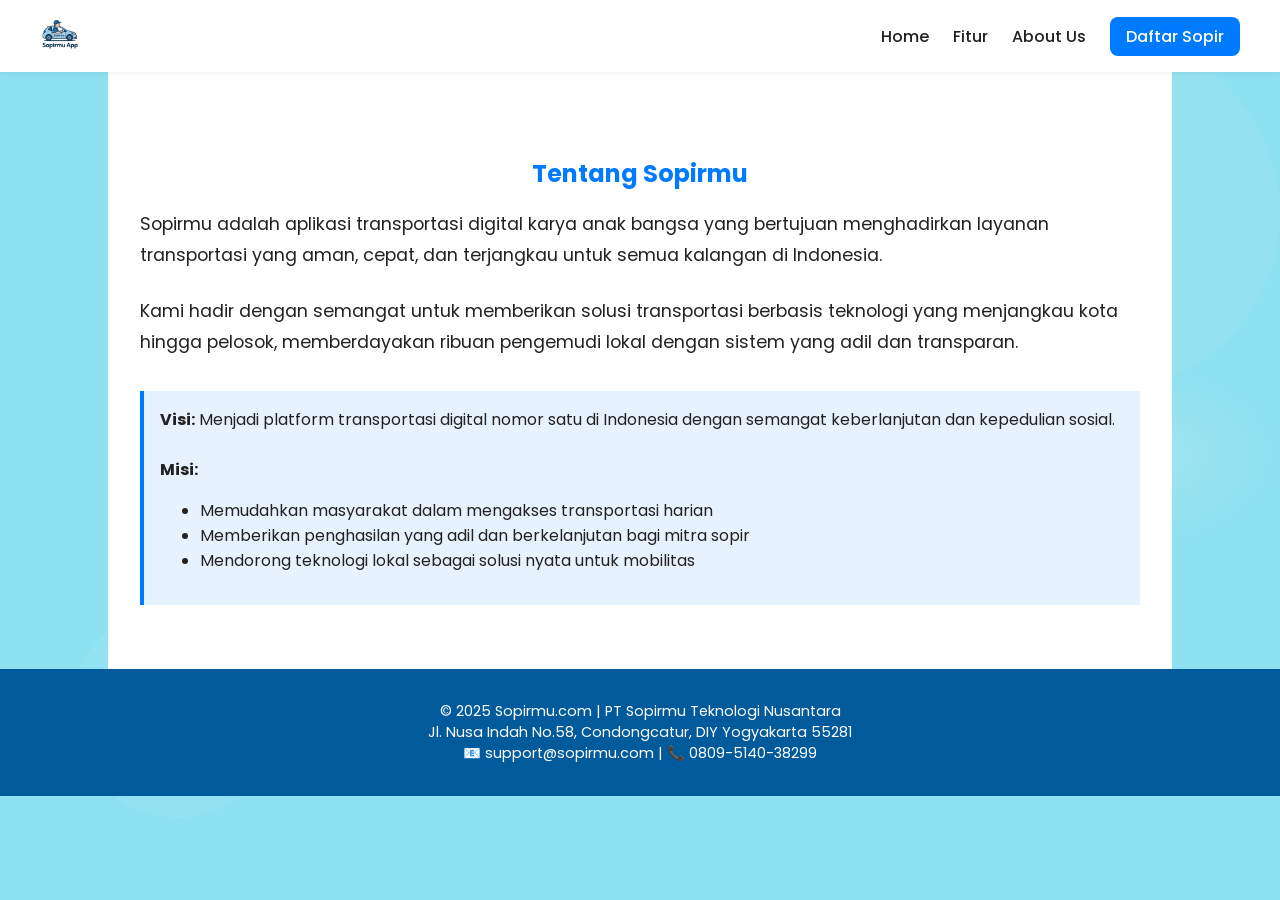
==== about.html @ 1ba3b1ca "Upload landing page Sopirmu lengkap" ====
<!DOCTYPE html>
<html lang="id">
<head>
  <meta charset="UTF-8" />
  <meta name="viewport" content="width=device-width, initial-scale=1.0" />
  <title>Tentang Kami - Sopirmu</title>
  <link rel="stylesheet" href="css/style.css" />
  <link href="https://fonts.googleapis.com/css2?family=Poppins:wght@400;700&display=swap" rel="stylesheet" />
  <style>
    .about-section {
      max-width: 1000px;
      margin: auto;
      padding: 4rem 2rem;
      color: #222;
      background-color: #ffffff;
    }

    .about-section h1 {
      color: #007bff;
      margin-bottom: 1rem;
      text-align: center;
    }

    .about-section p {
      font-size: 1.1rem;
      line-height: 1.8;
      margin-bottom: 1.5rem;
    }

    .about-highlight {
      background-color: #e6f3ff;
      padding: 1rem;
      border-left: 4px solid #007bff;
      margin-top: 2rem;
    }

    footer {
      text-align: center;
      padding: 2rem 1rem;
      font-size: 0.9rem;
      background-color: #005a9c;
      color: white;
    }
  </style>
</head>
<body>

  <!-- Navbar (optional, bisa disesuaikan dengan index.html) -->
  <nav class="navbar">
    <div class="navbar-container">
      <img src="assets/logo.png" alt="Sopirmu Logo" class="navbar-logo" />
      <ul class="navbar-menu">
        <li><a href="index.html">Home</a></li>
        <li><a href="fitur.html">Fitur</a></li>
        <li><a href="about.html">About Us</a></li>
        <li><a href="join-driver.html" class="btn-sopir">Daftar Sopir</a></li>
      </ul>
    </div>
  </nav>

  <!-- Section About -->
  <section class="about-section">
    <h1>Tentang Sopirmu</h1>
    <p>
      Sopirmu adalah aplikasi transportasi digital karya anak bangsa yang bertujuan menghadirkan layanan transportasi yang aman, cepat, dan terjangkau untuk semua kalangan di Indonesia.
    </p>
    <p>
      Kami hadir dengan semangat untuk memberikan solusi transportasi berbasis teknologi yang menjangkau kota hingga pelosok, memberdayakan ribuan pengemudi lokal dengan sistem yang adil dan transparan.
    </p>
    <div class="about-highlight">
      <strong>Visi:</strong> Menjadi platform transportasi digital nomor satu di Indonesia dengan semangat keberlanjutan dan kepedulian sosial.
      <br /><br />
      <strong>Misi:</strong>
      <ul>
        <li>Memudahkan masyarakat dalam mengakses transportasi harian</li>
        <li>Memberikan penghasilan yang adil dan berkelanjutan bagi mitra sopir</li>
        <li>Mendorong teknologi lokal sebagai solusi nyata untuk mobilitas</li>
      </ul>
    </div>
  </section>

  <!-- Footer -->
  <footer>
    © 2025 Sopirmu.com | PT Sopirmu Teknologi Nusantara<br />
    Jl. Nusa Indah No.58, Condongcatur, DIY Yogyakarta 55281<br />
    📧 support@sopirmu.com | 📞 0809-5140-38299
  </footer>

</body>
</html>
---- css/style.css ----
/* ========== GLOBAL ========== */
body {
  margin: 0;
  font-family: 'Poppins', sans-serif;
  background: #33cae893;
  background-image: url('../assets/background-pattern.svg');
  background-repeat: no-repeat;
  background-size: cover;
  background-position: top center;
  color: #285d91;
}

/* ========== NAVBAR ========== */
.navbar {
  background-color: #ffffff;
  padding: 1rem 2rem;
  box-shadow: 0 2px 4px rgba(0, 0, 0, 0.05);
  position: sticky;
  top: 0;
  z-index: 1000;
}

.navbar-container {
  max-width: 1200px;
  margin: 0 auto;
  display: flex;
  justify-content: space-between;
  align-items: center;
}

.navbar-logo {
  height: 40px;
}

.navbar-menu {
  list-style: none;
  display: flex;
  gap: 1.5rem;
  margin: 0;
  padding: 0;
  align-items: center;
}

.navbar-menu li a {
  text-decoration: none;
  color: #222;
  font-weight: 500;
  transition: color 0.3s;
}

.navbar-menu li a:hover {
  color: #007bff;
}

.btn-sopir {
  background-color: #007bff;
  color: white !important;
  padding: 0.5rem 1rem;
  border-radius: 8px;
  font-weight: bold;
  transition: background 0.3s;
}

.btn-sopir:hover {
  background-color: #005ecb;
}

/* ==== Menu Toggle Mobile ==== */
.menu-toggle {
  display: none;
  font-size: 1.8rem;
  cursor: pointer;
  color: #007bff;
}

@media screen and (max-width: 768px) {
  .menu-toggle {
    display: block;
  }

  .navbar-menu {
    display: none;
    flex-direction: column;
    background: white;
    position: absolute;
    top: 70px;
    right: 20px;
    width: 200px;
    padding: 1rem;
    box-shadow: 0 4px 10px rgba(0, 0, 0, 0.1);
    border-radius: 8px;
  }

  .navbar-menu.active {
    display: flex;
  }

  .navbar-menu li {
    margin-bottom: 1rem;
  }
}

/* ========== HEADER HERO ========== */
header {
  display: flex;
  flex-direction: column;
  align-items: center;
  text-align: center;
  padding: 2rem 1rem 2rem;
}

header img.logo {
  width: 300px;
  margin-bottom: 0.25rem;
}

header p {
  font-size: 0.5rem;
  margin: 0;
  color: #2e2e2e;
}

.store-buttons {
  display: flex;
  justify-content: center;
  gap: 1rem;
  margin: 2rem 0;
}

.store-buttons img {
  height: 60px;
  transition: transform 0.3s ease;
}

.store-buttons img:hover {
  transform: scale(1.05);
}

/* ========== ANIMASI ========== */
.fade-in {
  opacity: 0;
  transform: translateY(20px);
  animation: fadeInUp 1s ease-out forwards;
}

@keyframes fadeInUp {
  to {
    opacity: 1;
    transform: translateY(0);
  }
}

/* ========== KENDARAAN SECTION ========== */
.car-section {
  position: relative;
  padding: 4rem 1rem;
  text-align: center;
  color: #fff;
  background: linear-gradient(360deg, #097590, #0962b1d2, #e5eaf0bf, #02ebebb6);
  background-size: 400% 400%;
  animation: gradientBG 10s ease infinite;
  border: 1px solid rgba(2, 64, 67, 0.488);
  border-radius: 12px;
  z-index: 1;
}

.car-section h1 {
  color: #e6dfdf;
  margin: 1rem 0 2rem;
  font-size: 1.8rem;
}

.vehicle-icons {
  display: flex;
  justify-content: center;
  align-items: center;
  gap: 2rem;
  margin-bottom: 2rem;
}

.vehicle-icons img.vehicle {
  width: 160px;
  height: auto;
  filter: drop-shadow(0 0 10px rgba(0, 0, 0, 0.1));
}

.car-cards {
  display: flex;
  flex-wrap: wrap;
  justify-content: center;
  gap: 2rem;
}

.car-card {
  background: #ffffffb9;
  border: 1px solid #f0f0f073;
  border-radius: 12px;
  padding: 2rem;
  width: 260px;
  box-shadow: 0 5px 20px rgba(0, 0, 0, 0.05);
  transition: transform 0.3s ease, box-shadow 0.3s ease;
}

.car-card:hover {
  transform: translateY(-5px);
  box-shadow: 0 8px 30px rgba(0, 0, 0, 0.1);
}

.car-card h3 {
  color: #007bff;
  margin: 1rem 0 0.5rem;
}

.car-card p {
  font-size: 0.95rem;
  color: #444;
}

.car-card .price {
  font-weight: bold;
  margin-top: 1rem;
  color: #0e0f0f;
}

.car-card .service-icon {
  font-size: 2.2rem;
  color: #007bff;
  margin-bottom: 0.8rem;
}

/* ========== FORM SECTION (JOIN DRIVER) ========== */
.form-section {
  text-align: center;
  padding: 4rem 1rem;
  background-color: #ffffff;
}

.form-logo {
  width: 120px;
  margin-bottom: 1.5rem;
}

.form-title {
  font-size: 2rem;
  margin-bottom: 0.5rem;
  color: #007bff;
}

.form-subtitle {
  font-size: 1rem;
  color: #555;
  margin-bottom: 2rem;
}

.driver-options {
  display: flex;
  justify-content: center;
  flex-wrap: wrap;
  gap: 1.5rem;
}

.driver-btn {
  background-color: #007bff;
  color: white;
  padding: 1rem 2rem;
  border-radius: 8px;
  text-decoration: none;
  font-weight: 600;
  transition: background 0.3s ease;
}

.driver-btn:hover {
  background-color: #005ecb;
}

/* ========== FOOTER ========== */
footer {
  text-align: center;
  padding: 2rem 1rem;
  font-size: 0.9rem;
  background-color: #001f3f;
  color: white;
}

/* ========== RESPONSIVE ========== */
@media screen and (max-width: 768px) {
  header img.logo {
    width: 140px;
  }

  .store-buttons {
    flex-direction: row;
    flex-wrap: wrap;
    justify-content: center;
  }

  .vehicle-icons {
    flex-direction: row;
    gap: 1rem;
  }

  .car-cards {
    flex-direction: column;
    align-items: center;
    padding: 0 1rem;
  }

  .car-card {
    width: 100%;
    max-width: 320px;
  }

  .driver-options {
    flex-direction: column;
    align-items: center;
  }

  footer {
    font-size: 0.85rem;
  }
}
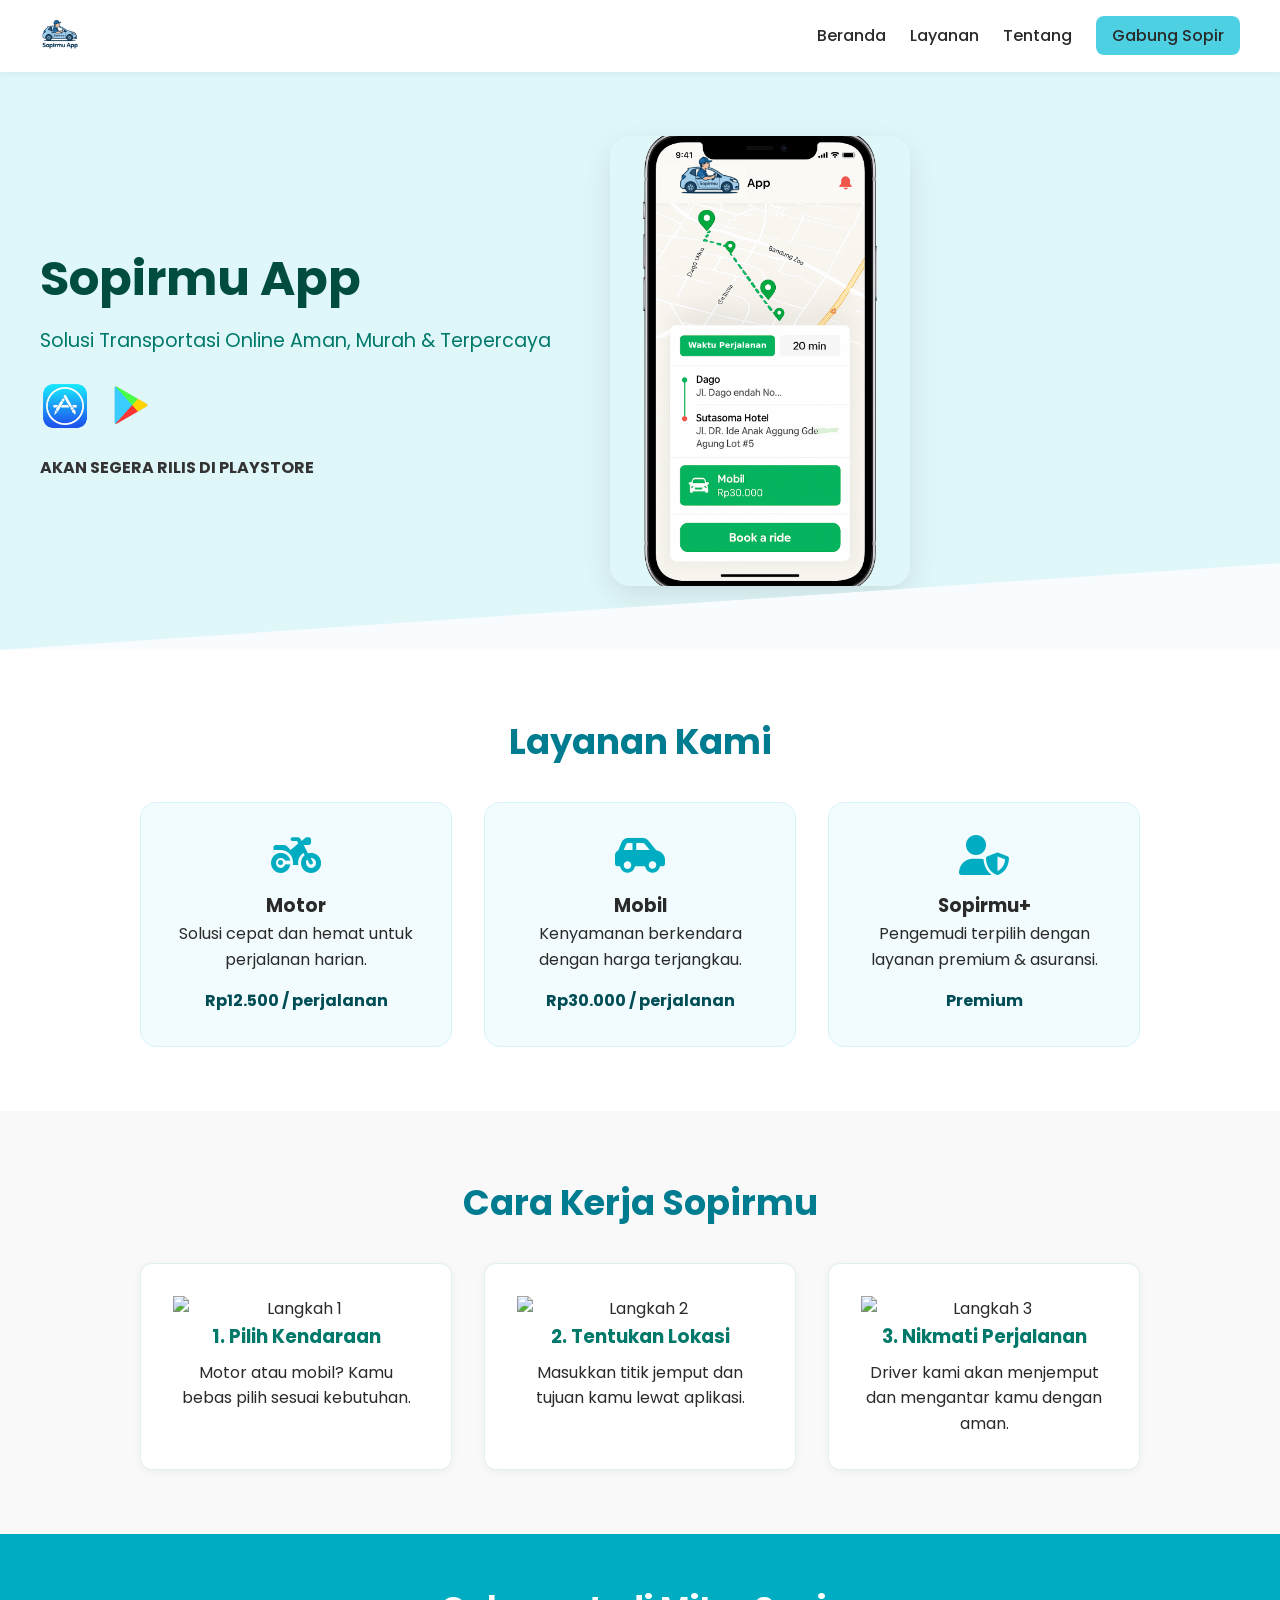
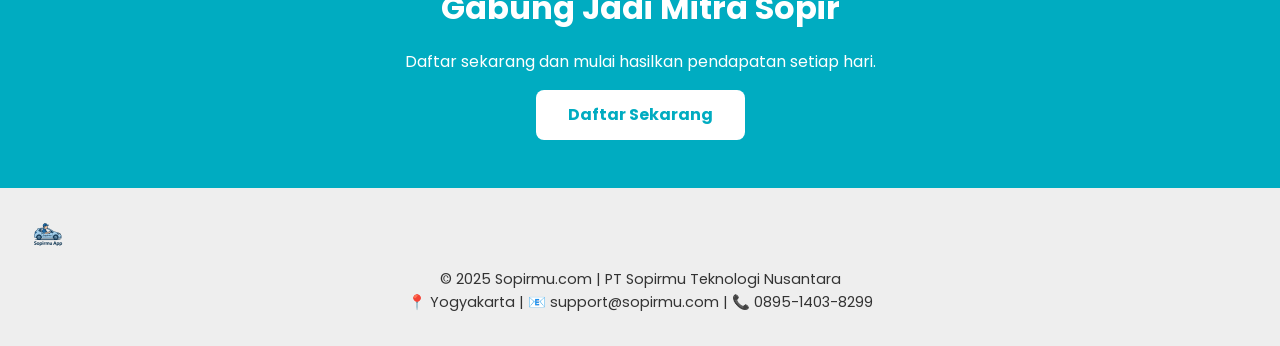
==== commit 9a484c77: "Upload landing page final Sopirmu" ====
--- a/about.html
+++ b/about.html
@@ -3,88 +3,114 @@
 <head>
   <meta charset="UTF-8" />
   <meta name="viewport" content="width=device-width, initial-scale=1.0" />
-  <title>Tentang Kami - Sopirmu</title>
+  <title>Sopirmu - Transportasi Digital Indonesia</title>
+  <link href="https://fonts.googleapis.com/css2?family=Poppins:wght@400;700&display=swap" rel="stylesheet" />
   <link rel="stylesheet" href="css/style.css" />
-  <link href="https://fonts.googleapis.com/css2?family=Poppins:wght@400;700&display=swap" rel="stylesheet" />
-  <style>
-    .about-section {
-      max-width: 1000px;
-      margin: auto;
-      padding: 4rem 2rem;
-      color: #222;
-      background-color: #ffffff;
-    }
-
-    .about-section h1 {
-      color: #007bff;
-      margin-bottom: 1rem;
-      text-align: center;
-    }
-
-    .about-section p {
-      font-size: 1.1rem;
-      line-height: 1.8;
-      margin-bottom: 1.5rem;
-    }
-
-    .about-highlight {
-      background-color: #e6f3ff;
-      padding: 1rem;
-      border-left: 4px solid #007bff;
-      margin-top: 2rem;
-    }
-
-    footer {
-      text-align: center;
-      padding: 2rem 1rem;
-      font-size: 0.9rem;
-      background-color: #005a9c;
-      color: white;
-    }
-  </style>
+  <link rel="stylesheet" href="https://cdnjs.cloudflare.com/ajax/libs/font-awesome/6.5.0/css/all.min.css" />
 </head>
 <body>
 
-  <!-- Navbar (optional, bisa disesuaikan dengan index.html) -->
+  <!-- Navbar -->
   <nav class="navbar">
     <div class="navbar-container">
       <img src="assets/logo.png" alt="Sopirmu Logo" class="navbar-logo" />
-      <ul class="navbar-menu">
-        <li><a href="index.html">Home</a></li>
-        <li><a href="fitur.html">Fitur</a></li>
-        <li><a href="about.html">About Us</a></li>
-        <li><a href="join-driver.html" class="btn-sopir">Daftar Sopir</a></li>
+      <ul class="navbar-menu" id="nav-menu">
+        <li><a href="#">Beranda</a></li>
+        <li><a href="#layanan">Layanan</a></li>
+        <li><a href="about.html">Tentang</a></li>
+        <li><a href="join-driver.html" class="btn-sopir">Gabung Sopir</a></li>
       </ul>
+      <div class="menu-toggle" onclick="toggleMenu()">☰</div>
     </div>
   </nav>
 
-  <!-- Section About -->
-  <section class="about-section">
-    <h1>Tentang Sopirmu</h1>
-    <p>
-      Sopirmu adalah aplikasi transportasi digital karya anak bangsa yang bertujuan menghadirkan layanan transportasi yang aman, cepat, dan terjangkau untuk semua kalangan di Indonesia.
-    </p>
-    <p>
-      Kami hadir dengan semangat untuk memberikan solusi transportasi berbasis teknologi yang menjangkau kota hingga pelosok, memberdayakan ribuan pengemudi lokal dengan sistem yang adil dan transparan.
-    </p>
-    <div class="about-highlight">
-      <strong>Visi:</strong> Menjadi platform transportasi digital nomor satu di Indonesia dengan semangat keberlanjutan dan kepedulian sosial.
-      <br /><br />
-      <strong>Misi:</strong>
-      <ul>
-        <li>Memudahkan masyarakat dalam mengakses transportasi harian</li>
-        <li>Memberikan penghasilan yang adil dan berkelanjutan bagi mitra sopir</li>
-        <li>Mendorong teknologi lokal sebagai solusi nyata untuk mobilitas</li>
-      </ul>
+  <!-- Hero Section -->
+  <section class="hero-v2">
+    <div class="hero-container">
+      <div class="hero-text">
+        <h1>Sopirmu App</h1>
+        <p class="tagline">Solusi Transportasi Online Aman, Murah & Terpercaya</p>
+        <div class="store-badges">
+          <a href="#"><img src="assets/app-store-badge.png" alt="App Store"></a>
+          <a href="#"><img src="assets/google-play-badge.png" alt="Google Play"></a>
+        </div>
+        <p class="soon">AKAN SEGERA RILIS DI PLAYSTORE</p>
+      </div>
+      <div class="hero-image">
+        <img src="assets/mockup-iphone.png" alt="Mockup Sopirmu App" />
+      </div>
     </div>
+  </section>
+
+  <!-- Layanan Section -->
+  <section class="fitur-section" id="layanan">
+    <h2 class="section-title">Layanan Kami</h2>
+    <div class="fitur-cards">
+      <div class="fitur-card">
+        <i class="fas fa-motorcycle fitur-icon"></i>
+        <h3>Motor</h3>
+        <p>Solusi cepat dan hemat untuk perjalanan harian.</p>
+        <div class="price">Rp12.500 / perjalanan</div>
+      </div>
+      <div class="fitur-card">
+        <i class="fas fa-car-side fitur-icon"></i>
+        <h3>Mobil</h3>
+        <p>Kenyamanan berkendara dengan harga terjangkau.</p>
+        <div class="price">Rp30.000 / perjalanan</div>
+      </div>
+      <div class="fitur-card">
+        <i class="fas fa-user-shield fitur-icon"></i>
+        <h3>Sopirmu+</h3>
+        <p>Pengemudi terpilih dengan layanan premium & asuransi.</p>
+        <div class="price">Premium</div>
+      </div>
+    </div>
+  </section>
+
+  <!-- How It Works Section -->
+  <section class="work-section" id="cara-kerja">
+    <h2 class="section-title">Cara Kerja Sopirmu</h2>
+    <div class="work-steps">
+      <div class="step">
+        <img src="assets/icon1.png" alt="Langkah 1" />
+        <h3>1. Pilih Kendaraan</h3>
+        <p>Motor atau mobil? Kamu bebas pilih sesuai kebutuhan.</p>
+      </div>
+      <div class="step">
+        <img src="assets/icon2.png" alt="Langkah 2" />
+        <h3>2. Tentukan Lokasi</h3>
+        <p>Masukkan titik jemput dan tujuan kamu lewat aplikasi.</p>
+      </div>
+      <div class="step">
+        <img src="assets/icon3.png" alt="Langkah 3" />
+        <h3>3. Nikmati Perjalanan</h3>
+        <p>Driver kami akan menjemput dan mengantar kamu dengan aman.</p>
+      </div>
+    </div>
+  </section>
+
+  <!-- CTA Section -->
+  <section class="cta-section">
+    <h2>Gabung Jadi Mitra Sopir</h2>
+    <p>Daftar sekarang dan mulai hasilkan pendapatan setiap hari.</p>
+    <a href="join-driver.html" class="cta-button">Daftar Sekarang</a>
   </section>
 
   <!-- Footer -->
   <footer>
-    © 2025 Sopirmu.com | PT Sopirmu Teknologi Nusantara<br />
-    Jl. Nusa Indah No.58, Condongcatur, DIY Yogyakarta 55281<br />
-    📧 support@sopirmu.com | 📞 0809-5140-38299
+    <div class="footer-content">
+      <img src="assets/logo.png" alt="Sopirmu Logo" class="footer-logo" />
+      <p>© 2025 Sopirmu.com | PT Sopirmu Teknologi Nusantara</p>
+      <p>📍 Yogyakarta | 📧 support@sopirmu.com | 📞 0895-1403-8299</p>
+    </div>
   </footer>
+
+  <!-- Script -->
+  <script>
+    function toggleMenu() {
+      document.getElementById("nav-menu").classList.toggle("active");
+    }
+  </script>
 
 </body>
 </html>
--- a/css/style.css
+++ b/css/style.css
@@ -1,20 +1,32 @@
-/* ========== GLOBAL ========== */
+/* RESET & GLOBAL */
+* {
+  margin: 0;
+  padding: 0;
+  box-sizing: border-box;
+}
+
 body {
-  margin: 0;
   font-family: 'Poppins', sans-serif;
-  background: #33cae893;
-  background-image: url('../assets/background-pattern.svg');
-  background-repeat: no-repeat;
-  background-size: cover;
-  background-position: top center;
-  color: #285d91;
-}
-
-/* ========== NAVBAR ========== */
+  background-color: #f9fcff;
+  color: #2a2a2a;
+  line-height: 1.6;
+}
+
+a {
+  text-decoration: none;
+  color: inherit;
+}
+
+img {
+  max-width: 100%;
+  display: block;
+}
+
+/* NAVBAR */
 .navbar {
-  background-color: #ffffff;
+  background: #ffffff;
   padding: 1rem 2rem;
-  box-shadow: 0 2px 4px rgba(0, 0, 0, 0.05);
+  box-shadow: 0 2px 6px rgba(0, 0, 0, 0.05);
   position: sticky;
   top: 0;
   z-index: 1000;
@@ -22,7 +34,7 @@
 
 .navbar-container {
   max-width: 1200px;
-  margin: 0 auto;
+  margin: auto;
   display: flex;
   justify-content: space-between;
   align-items: center;
@@ -36,286 +48,376 @@
   list-style: none;
   display: flex;
   gap: 1.5rem;
-  margin: 0;
-  padding: 0;
   align-items: center;
 }
 
 .navbar-menu li a {
-  text-decoration: none;
-  color: #222;
   font-weight: 500;
-  transition: color 0.3s;
-}
-
-.navbar-menu li a:hover {
-  color: #007bff;
+  color: #2a2a2a;
 }
 
 .btn-sopir {
-  background-color: #007bff;
-  color: white !important;
+  background-color: #4dd0e1;
+  color: white;
   padding: 0.5rem 1rem;
   border-radius: 8px;
   font-weight: bold;
-  transition: background 0.3s;
-}
-
-.btn-sopir:hover {
-  background-color: #005ecb;
-}
-
-/* ==== Menu Toggle Mobile ==== */
+}
+
 .menu-toggle {
   display: none;
-  font-size: 1.8rem;
+  font-size: 1.5rem;
   cursor: pointer;
-  color: #007bff;
-}
-
-@media screen and (max-width: 768px) {
+}
+
+/* HERO SECTION */
+.hero-v2 {
+  background-color: #e0f7fa;
+  padding: 4rem 2rem;
+  clip-path: polygon(0 0, 100% 0, 100% 85%, 0% 100%);
+}
+
+.hero-container {
+  max-width: 1200px;
+  margin: auto;
+  display: flex;
+  align-items: center;
+  justify-content: space-between;
+  flex-wrap: wrap;
+}
+
+.hero-text {
+  flex: 1 1 45%;
+}
+
+.hero-text h1 {
+  font-size: 3rem;
+  color: #004d40;
+}
+
+.tagline {
+  color: #00796b;
+  font-size: 1.2rem;
+  margin-top: 0.5rem;
+}
+
+.store-badges {
+  display: flex;
+  gap: 1rem;
+  margin-top: 1.5rem;
+}
+
+.store-badges img {
+  height: 50px;
+}
+
+.soon {
+  margin-top: 1.5rem;
+  font-weight: bold;
+  color: #333;
+}
+
+.hero-image {
+  flex: 1 1 50%;
+  text-align: center;
+}
+
+.hero-image img {
+  max-width: 300px;
+  border-radius: 20px;
+  box-shadow: 0 10px 30px rgba(0,0,0,0.1);
+}
+
+/* FITUR SECTION */
+.fitur-section {
+  padding: 4rem 2rem;
+  background-color: #ffffff;
+  text-align: center;
+}
+
+.section-title {
+  font-size: 2.2rem;
+  margin-bottom: 2rem;
+  color: #007c91;
+}
+
+.fitur-cards {
+  display: grid;
+  grid-template-columns: repeat(auto-fit, minmax(250px, 1fr));
+  gap: 2rem;
+  max-width: 1000px;
+  margin: 0 auto;
+}
+
+.fitur-card {
+  background-color: #f2fbfd;
+  border: 1px solid #d9f4f9;
+  border-radius: 16px;
+  padding: 2rem;
+  transition: transform 0.3s ease;
+}
+
+.fitur-card:hover {
+  transform: translateY(-5px);
+  box-shadow: 0 6px 20px rgba(0, 0, 0, 0.05);
+}
+
+.fitur-icon {
+  font-size: 2.5rem;
+  color: #00acc1;
+  margin-bottom: 1rem;
+}
+
+.price {
+  margin-top: 1rem;
+  font-weight: bold;
+  color: #004d55;
+}
+
+/* HOW IT WORKS */
+.work-section {
+  background-color: #f9f9f9;
+  padding: 4rem 2rem;
+  text-align: center;
+}
+
+.work-steps {
+  display: flex;
+  flex-wrap: wrap;
+  gap: 2rem;
+  max-width: 1000px;
+  margin: 0 auto;
+  justify-content: center;
+}
+
+.step {
+  flex: 1 1 250px;
+  background-color: #fff;
+  border: 1px solid #e0f0f0;
+  border-radius: 12px;
+  padding: 2rem;
+  box-shadow: 0 2px 10px rgba(0,0,0,0.05);
+}
+
+.step-icon {
+  font-size: 2.8rem;
+  color: #00acc1;
+  margin-bottom: 1rem;
+  transition: transform 0.3s ease;
+}
+
+.step:hover .step-icon {
+  transform: scale(1.1);
+}
+
+.step h3 {
+  margin-bottom: 0.5rem;
+  color: #00796b;
+}
+
+/* CTA SECTION */
+.cta-section {
+  background: #00acc1;
+  color: #ffffff;
+  padding: 3rem 2rem;
+  text-align: center;
+}
+
+.cta-section h2 {
+  font-size: 2rem;
+  margin-bottom: 1rem;
+}
+
+.cta-button {
+  margin-top: 1rem;
+  background-color: #ffffff;
+  color: #00acc1;
+  padding: 0.75rem 2rem;
+  border-radius: 8px;
+  font-weight: bold;
+  display: inline-block;
+  transition: background-color 0.3s ease;
+}
+
+.cta-button:hover {
+  background-color: #e0f7fa;
+}
+
+/* FOOTER */
+footer {
+  background-color: #eeeeee;
+  text-align: center;
+  padding: 2rem;
+  font-size: 0.9rem;
+  color: #333;
+}
+
+.footer-logo {
+  height: 32px;
+  margin-bottom: 1rem;
+}
+
+/* ABOUT SECTION */
+.about-section {
+  padding: 4rem 2rem;
+  background-color: #fefefe;
+}
+
+.about-container {
+  max-width: 1200px;
+  margin: auto;
+  display: flex;
+  flex-wrap: wrap;
+  align-items: center;
+  gap: 2rem;
+}
+
+.about-text {
+  flex: 1 1 50%;
+}
+
+.about-text h1 {
+  font-size: 2.5rem;
+  margin-bottom: 1rem;
+  color: #004d40;
+}
+
+.about-text p {
+  margin-bottom: 1rem;
+  font-size: 1.1rem;
+  color: #444;
+}
+
+.about-image {
+  flex: 1 1 45%;
+  text-align: center;
+}
+
+.about-image img {
+  max-width: 350px;
+  border-radius: 16px;
+  box-shadow: 0 10px 20px rgba(0,0,0,0.05);
+}
+
+/* JOIN DRIVER FORM */
+.join-driver-section {
+  padding: 4rem 2rem;
+  background-color: #f2fcfd;
+}
+
+.form-container {
+  max-width: 600px;
+  margin: auto;
+  background: white;
+  padding: 2.5rem;
+  border-radius: 16px;
+  box-shadow: 0 4px 15px rgba(0,0,0,0.05);
+}
+
+.form-container h1 {
+  color: #00796b;
+  font-size: 2rem;
+  margin-bottom: 0.5rem;
+}
+
+.form-container p {
+  margin-bottom: 2rem;
+  color: #555;
+}
+
+.driver-form label {
+  display: block;
+  margin-bottom: 0.5rem;
+  font-weight: 500;
+  margin-top: 1rem;
+}
+
+.driver-form input,
+.driver-form select {
+  width: 100%;
+  padding: 0.75rem;
+  border-radius: 8px;
+  border: 1px solid #ccc;
+  font-size: 1rem;
+}
+
+.driver-form input:focus,
+.driver-form select:focus {
+  outline: none;
+  border-color: #00acc1;
+  box-shadow: 0 0 0 2px rgba(0,172,193,0.2);
+}
+
+.driver-form .cta-button {
+  margin-top: 2rem;
+  width: 100%;
+  background-color: #00acc1;
+  color: white;
+  border: none;
+  font-size: 1rem;
+  padding: 0.75rem;
+  border-radius: 8px;
+  font-weight: bold;
+  cursor: pointer;
+}
+
+.driver-form .cta-button:hover {
+  background-color: #0097a7;
+}
+
+/* RESPONSIVE */
+@media (max-width: 768px) {
+  .hero-container,
+  .about-container {
+    flex-direction: column-reverse;
+    text-align: center;
+  }
+
+  .hero-text h1,
+  .about-text h1 {
+    font-size: 2.2rem;
+  }
+
+  .store-badges {
+    justify-content: center;
+  }
+
+  .hero-image img {
+    margin-bottom: 2rem;
+  }
+
+  .navbar-menu {
+    flex-direction: column;
+    display: none;
+    background-color: white;
+    position: absolute;
+    right: 2rem;
+    top: 70px;
+    padding: 1rem;
+    border-radius: 10px;
+    box-shadow: 0 2px 10px rgba(0, 0, 0, 0.1);
+  }
+
+  .navbar-menu.active {
+    display: flex;
+  }
+
   .menu-toggle {
     display: block;
   }
 
-  .navbar-menu {
-    display: none;
+  .fitur-cards,
+  .work-steps {
+    grid-template-columns: 1fr;
     flex-direction: column;
-    background: white;
-    position: absolute;
-    top: 70px;
-    right: 20px;
-    width: 200px;
-    padding: 1rem;
-    box-shadow: 0 4px 10px rgba(0, 0, 0, 0.1);
-    border-radius: 8px;
-  }
-
-  .navbar-menu.active {
-    display: flex;
-  }
-
-  .navbar-menu li {
-    margin-bottom: 1rem;
-  }
-}
-
-/* ========== HEADER HERO ========== */
-header {
-  display: flex;
-  flex-direction: column;
-  align-items: center;
-  text-align: center;
-  padding: 2rem 1rem 2rem;
-}
-
-header img.logo {
-  width: 300px;
-  margin-bottom: 0.25rem;
-}
-
-header p {
-  font-size: 0.5rem;
-  margin: 0;
-  color: #2e2e2e;
-}
-
-.store-buttons {
-  display: flex;
-  justify-content: center;
-  gap: 1rem;
-  margin: 2rem 0;
-}
-
-.store-buttons img {
-  height: 60px;
-  transition: transform 0.3s ease;
-}
-
-.store-buttons img:hover {
-  transform: scale(1.05);
-}
-
-/* ========== ANIMASI ========== */
-.fade-in {
-  opacity: 0;
-  transform: translateY(20px);
-  animation: fadeInUp 1s ease-out forwards;
-}
-
-@keyframes fadeInUp {
-  to {
-    opacity: 1;
-    transform: translateY(0);
-  }
-}
-
-/* ========== KENDARAAN SECTION ========== */
-.car-section {
-  position: relative;
-  padding: 4rem 1rem;
-  text-align: center;
-  color: #fff;
-  background: linear-gradient(360deg, #097590, #0962b1d2, #e5eaf0bf, #02ebebb6);
-  background-size: 400% 400%;
-  animation: gradientBG 10s ease infinite;
-  border: 1px solid rgba(2, 64, 67, 0.488);
-  border-radius: 12px;
-  z-index: 1;
-}
-
-.car-section h1 {
-  color: #e6dfdf;
-  margin: 1rem 0 2rem;
-  font-size: 1.8rem;
-}
-
-.vehicle-icons {
-  display: flex;
-  justify-content: center;
-  align-items: center;
-  gap: 2rem;
-  margin-bottom: 2rem;
-}
-
-.vehicle-icons img.vehicle {
-  width: 160px;
-  height: auto;
-  filter: drop-shadow(0 0 10px rgba(0, 0, 0, 0.1));
-}
-
-.car-cards {
-  display: flex;
-  flex-wrap: wrap;
-  justify-content: center;
-  gap: 2rem;
-}
-
-.car-card {
-  background: #ffffffb9;
-  border: 1px solid #f0f0f073;
-  border-radius: 12px;
-  padding: 2rem;
-  width: 260px;
-  box-shadow: 0 5px 20px rgba(0, 0, 0, 0.05);
-  transition: transform 0.3s ease, box-shadow 0.3s ease;
-}
-
-.car-card:hover {
-  transform: translateY(-5px);
-  box-shadow: 0 8px 30px rgba(0, 0, 0, 0.1);
-}
-
-.car-card h3 {
-  color: #007bff;
-  margin: 1rem 0 0.5rem;
-}
-
-.car-card p {
-  font-size: 0.95rem;
-  color: #444;
-}
-
-.car-card .price {
-  font-weight: bold;
-  margin-top: 1rem;
-  color: #0e0f0f;
-}
-
-.car-card .service-icon {
-  font-size: 2.2rem;
-  color: #007bff;
-  margin-bottom: 0.8rem;
-}
-
-/* ========== FORM SECTION (JOIN DRIVER) ========== */
-.form-section {
-  text-align: center;
-  padding: 4rem 1rem;
-  background-color: #ffffff;
-}
-
-.form-logo {
-  width: 120px;
-  margin-bottom: 1.5rem;
-}
-
-.form-title {
-  font-size: 2rem;
-  margin-bottom: 0.5rem;
-  color: #007bff;
-}
-
-.form-subtitle {
-  font-size: 1rem;
-  color: #555;
-  margin-bottom: 2rem;
-}
-
-.driver-options {
-  display: flex;
-  justify-content: center;
-  flex-wrap: wrap;
-  gap: 1.5rem;
-}
-
-.driver-btn {
-  background-color: #007bff;
-  color: white;
-  padding: 1rem 2rem;
-  border-radius: 8px;
-  text-decoration: none;
-  font-weight: 600;
-  transition: background 0.3s ease;
-}
-
-.driver-btn:hover {
-  background-color: #005ecb;
-}
-
-/* ========== FOOTER ========== */
-footer {
-  text-align: center;
-  padding: 2rem 1rem;
-  font-size: 0.9rem;
-  background-color: #001f3f;
-  color: white;
-}
-
-/* ========== RESPONSIVE ========== */
-@media screen and (max-width: 768px) {
-  header img.logo {
-    width: 140px;
-  }
-
-  .store-buttons {
-    flex-direction: row;
-    flex-wrap: wrap;
-    justify-content: center;
-  }
-
-  .vehicle-icons {
-    flex-direction: row;
-    gap: 1rem;
-  }
-
-  .car-cards {
-    flex-direction: column;
-    align-items: center;
-    padding: 0 1rem;
-  }
-
-  .car-card {
+  }
+
+  .cta-section h2 {
+    font-size: 1.5rem;
+  }
+
+  .form-container {
     width: 100%;
-    max-width: 320px;
-  }
-
-  .driver-options {
-    flex-direction: column;
-    align-items: center;
-  }
-
-  footer {
-    font-size: 0.85rem;
-  }
-}
+    padding: 1.5rem;
+  }
+}
